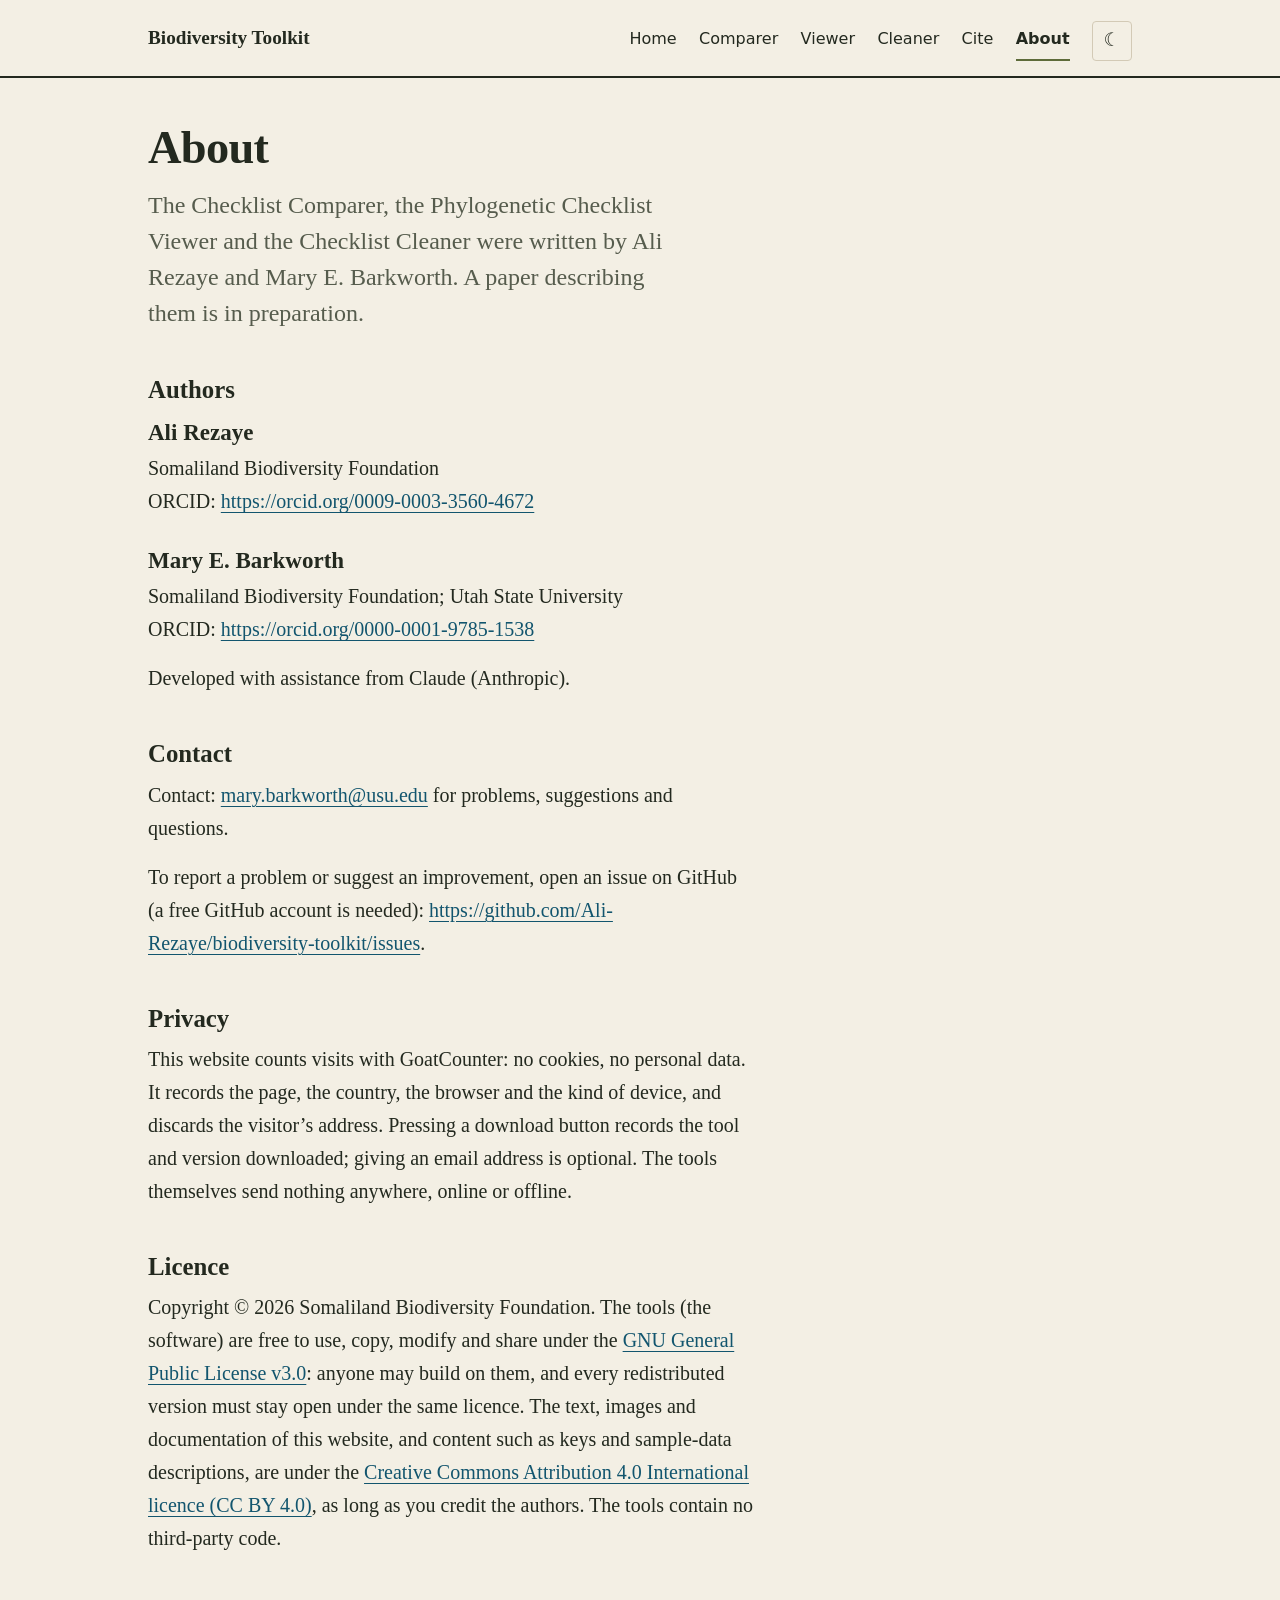
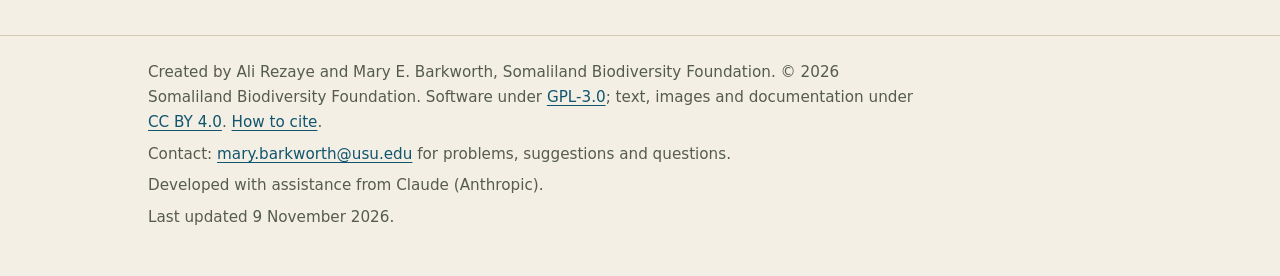
==== about.html @ bd696dc7 "first version of the website" ====
<!doctype html>
<html lang="en">
<head>
<meta charset="utf-8">
<meta name="viewport" content="width=device-width, initial-scale=1">
<meta name="color-scheme" content="light dark">
<title>About | Biodiversity Toolkit</title>
<meta name="description" content="The authors of the Checklist Comparer, the Phylogenetic Checklist Viewer and the Checklist Cleaner, with affiliations, ORCID iDs, contact and privacy.">
<link rel="stylesheet" href="style.css">
<script>
/* Day/night switch. Applies a stored choice before the page is drawn, then wires the button.
   Same script on every page. */
(function () {
  var KEY = 'biodiversity-toolkit-theme', root = document.documentElement;
  try {
    var saved = localStorage.getItem(KEY);
    if (saved === 'dark' || saved === 'light') root.setAttribute('data-theme', saved);
  } catch (e) {}
  var media = window.matchMedia ? window.matchMedia('(prefers-color-scheme: dark)') : null;
  function isDark() {
    var t = root.getAttribute('data-theme');
    return t ? t === 'dark' : !!(media && media.matches);
  }
  function label(btn) {
    var dark = isDark(), text = dark ? 'Switch to light mode' : 'Switch to dark mode';
    btn.textContent = dark ? '\u2600\uFE0E' : '\u263E';
    btn.setAttribute('aria-label', text);
    btn.title = text;
  }
  document.addEventListener('DOMContentLoaded', function () {
    var btn = document.querySelector('.theme-toggle');
    if (!btn) return;
    label(btn);
    btn.hidden = false;
    btn.addEventListener('click', function () {
      var next = isDark() ? 'light' : 'dark';
      root.setAttribute('data-theme', next);
      try { localStorage.setItem(KEY, next); } catch (e) {}
      label(btn);
    });
    if (media && media.addEventListener) media.addEventListener('change', function () { label(btn); });
  });
})();
</script>
<script>
/* Visit counting (GoatCounter), download log and update-notice sign-up. Same script on every page.
   Both addresses are set with scripts/update-site.mjs. While one is still a placeholder, that part
   stays off: nothing is loaded, nothing is sent and no dialog is shown. Nothing runs when the site
   is opened from a local folder. Downloads never wait for any of this. */
(function () {
  var COUNTER = 'https://GOATCOUNTER-CODE.goatcounter.com/count';
  var LOGGER = 'APPS-SCRIPT-URL';
  var web = location.protocol === 'https:' || location.protocol === 'http:';
  var counterOn = web && /^https:\/\/[a-z0-9-]+\.goatcounter\.com\/count$/.test(COUNTER);
  var loggerOn = web && /^https:\/\/script\.google\.com\/\S+\/exec$/.test(LOGGER);
  if (counterOn) {
    var gc = document.createElement('script');
    gc.async = true;
    gc.src = 'https://gc.zgo.at/count.js';
    gc.setAttribute('data-goatcounter', COUNTER);
    document.head.appendChild(gc);
  }
  if (!counterOn && !loggerOn) return;

  function get(k) { try { return localStorage.getItem(k); } catch (e) { return null; } }
  function put(k, v) { try { localStorage.setItem(k, v); } catch (e) {} }
  function send(data) {
    try { fetch(LOGGER, { method: 'POST', mode: 'no-cors', body: JSON.stringify(data) }).catch(function () {}); } catch (e) {}
  }
  function count(path, title) {
    try { if (window.goatcounter && window.goatcounter.count) window.goatcounter.count({ path: path, title: title, event: true }); } catch (e) {}
  }

  var asked = false;
  function askForNotices(tool, version) {
    if (asked || get('biodiversity-toolkit-notices')) return;
    var d = document.createElement('dialog');
    if (typeof d.showModal !== 'function') return;
    asked = true;
    d.className = 'notice';
    d.setAttribute('aria-labelledby', 'notice-title');
    d.setAttribute('aria-describedby', 'notice-text');
    d.innerHTML =
      '<form novalidate>' +
      '<h2 id="notice-title">Would you like update notices?</h2>' +
      '<p id="notice-text">Leave your email and we will write only about new versions, bug fixes and important changes \u2014 nothing else. Your address is kept in a private list held by the authors; write to mary.barkworth@usu.edu to be removed.</p>' +
      '<label for="notice-email">Email address</label>' +
      '<input id="notice-email" type="email" autocomplete="email">' +
      '<p class="notice-note" aria-live="polite"></p>' +
      '<div class="actions"><button type="submit" class="btn btn-open">Send</button>' +
      '<button type="button" class="btn btn-download notice-no">No thanks</button></div>' +
      '</form>';
    document.body.appendChild(d);
    var form = d.querySelector('form'), input = d.querySelector('input'), note = d.querySelector('.notice-note');
    d.addEventListener('close', function () { put('biodiversity-toolkit-notices', 'answered'); d.remove(); });
    d.querySelector('.notice-no').addEventListener('click', function () { d.close(); });
    form.addEventListener('submit', function (ev) {
      ev.preventDefault();
      var email = input.value.trim();
      if (!/^[^\s@]+@[^\s@]+\.[^\s@]{2,}$/.test(email)) {
        note.textContent = 'Please check the address: it should look like name@example.org.';
        input.focus();
        return;
      }
      send({ email: email, tool: tool, version: version, page: location.pathname });
      form.innerHTML = '<p class="notice-thanks" role="status">Thank you</p>';
      setTimeout(function () { if (d.open) d.close(); }, 2000);
    });
    d.showModal();
  }

  document.addEventListener('DOMContentLoaded', function () {
    var links = document.querySelectorAll('a[data-tool]');
    for (var i = 0; i < links.length; i++) {
      links[i].addEventListener('click', function () {
        var tool = this.getAttribute('data-tool'), version = this.getAttribute('data-version');
        var download = this.hasAttribute('download');
        if (counterOn) count((download ? 'download-' : 'open-') + tool, (download ? 'Download ' : 'Open ') + tool + ' ' + version);
        if (!download || !loggerOn) return;
        send({ tool: tool, version: version, action: 'download', page: location.pathname });
        askForNotices(tool, version);
      });
    }
  });
})();
</script>
</head>
<body>
<a class="skip" href="#main">Skip to content</a>
<header class="site-header">
  <div class="wrap site-bar">
    <a class="site-name" href="index.html">Biodiversity Toolkit</a>
    <nav class="site-nav" aria-label="Site">
      <ul>
        <li><a href="index.html">Home</a></li>
        <li><a href="comparer.html">Comparer</a></li>
        <li><a href="viewer.html">Viewer</a></li>
        <li><a href="cleaner.html">Cleaner</a></li>
        <li><a href="cite.html">Cite</a></li>
        <li><a href="about.html" aria-current="page">About</a></li>
        <li class="theme-item"><button type="button" class="theme-toggle" aria-label="Switch to dark mode" title="Switch to dark mode" hidden>☾</button></li>
      </ul>
    </nav>
  </div>
</header>

<main id="main" class="wrap">
<div class="prose">
<h1>About</h1>
<p class="lede">The Checklist Comparer, the Phylogenetic Checklist Viewer and the Checklist Cleaner were written by Ali Rezaye and Mary E. Barkworth. A paper describing them is in preparation.</p>

<h2>Authors</h2>
<ul class="people">
  <li>
    <strong>Ali Rezaye</strong><br>
    Somaliland Biodiversity Foundation<br>
    ORCID: <a href="https://orcid.org/0009-0003-3560-4672">https://orcid.org/0009-0003-3560-4672</a>
  </li>
  <li>
    <strong>Mary E. Barkworth</strong><br>
    Somaliland Biodiversity Foundation; Utah State University<br>
    ORCID: <a href="https://orcid.org/0000-0001-9785-1538">https://orcid.org/0000-0001-9785-1538</a>
  </li>
</ul>
<p>Developed with assistance from Claude (Anthropic).</p>

<h2>Contact</h2>
<p>Contact: <a href="mailto:mary.barkworth@usu.edu">mary.barkworth@usu.edu</a> for problems, suggestions and questions.</p>
<p>To report a problem or suggest an improvement, open an issue on GitHub (a free GitHub account is needed): <a href="https://github.com/Ali-Rezaye/biodiversity-toolkit/issues">https://github.com/Ali-Rezaye/biodiversity-toolkit/issues</a>.</p>

<h2>Privacy</h2>
<p>This website counts visits with GoatCounter: no cookies, no personal data. It records the page, the country, the browser and the kind of device, and discards the visitor’s address. Pressing a download button records the tool and version downloaded; giving an email address is optional. The tools themselves send nothing anywhere, online or offline.</p>

<h2>Licence</h2>
<p>Copyright © 2026 Somaliland Biodiversity Foundation. The tools (the software) are free to use, copy, modify and share under the <a href="https://www.gnu.org/licenses/gpl-3.0.html">GNU General Public License v3.0</a>: anyone may build on them, and every redistributed version must stay open under the same licence. The text, images and documentation of this website, and content such as keys and sample-data descriptions, are under the <a href="https://creativecommons.org/licenses/by/4.0/">Creative Commons Attribution 4.0 International licence (CC BY 4.0)</a>, as long as you credit the authors. The tools contain no third-party code.</p>
</div>
</main>

<footer class="site-footer">
  <div class="wrap">
    <p>Created by Ali Rezaye and Mary E. Barkworth, Somaliland Biodiversity Foundation. © 2026 Somaliland Biodiversity Foundation. Software under <a href="https://www.gnu.org/licenses/gpl-3.0.html">GPL-3.0</a>; text, images and documentation under <a href="https://creativecommons.org/licenses/by/4.0/">CC BY 4.0</a>. <a href="cite.html">How to cite</a>.</p>
    <p>Contact: <a href="mailto:mary.barkworth@usu.edu">mary.barkworth@usu.edu</a> for problems, suggestions and questions.</p>
    <p>Developed with assistance from Claude (Anthropic).</p>
    <p>Last updated <time datetime="2026-11-09">9 November 2026</time>.</p>
  </div>
</footer>
</body>
</html>
---- style.css ----
/* Offline Tools for Biodiversity Checklists: site styles.
   Colours and typefaces follow the two tools, so the site and the tools look like one family.
   Light and dark schemes follow the reader's system setting, unless the reader picks one
   with the day/night switch. No web fonts: the site must
   work from a local folder with no internet. */

:root {
  color-scheme: light dark;
  --paper: #f3efe4;
  --label: #fbf9f3;
  --ink: #23291f;
  --ink-soft: #565c4d;
  --rule: #d3cab6;
  --olive: #5e6b3a;
  --ui: #12556e;
  --ui-hover: #0d4255;
  --ui-tint: #e0e8e6;
  --on-ui: #ffffff;
  --code-bg: #ebe5d6;
  --warn: #9b2c1f;

  --serif: "Iowan Old Style", "Palatino Linotype", Palatino, "Book Antiqua", Georgia, serif;
  --sans: system-ui, -apple-system, "Segoe UI", Roboto, "Helvetica Neue", Arial, sans-serif;
  --mono: ui-monospace, "SFMono-Regular", Menlo, Consolas, "Liberation Mono", monospace;

  --measure: 38rem;
  --wide: 64rem;
}

/* Dark values. They apply on screen when the reader's system is dark and no choice is
   stored, or when the reader chooses dark with the day/night switch. CSS cannot join a media
   query and a selector in one rule, so the values appear twice: keep the two blocks identical.
   Print always uses the light values above. */
@media screen and (prefers-color-scheme: dark) {
  html:not([data-theme]) {
    color-scheme: dark;
    --paper: #181b15;
    --label: #20241c;
    --ink: #ebe7db;
    --ink-soft: #b0b4a4;
    --rule: #41463a;
    --olive: #b6c387;
    --ui: #7fc1dc;
    --ui-hover: #a8d6e9;
    --ui-tint: #1f3038;
    --on-ui: #0e1a1f;
    --code-bg: #262a21;
    --warn: #f0a596;
  }
}
@media screen {
  html[data-theme="dark"] {
    color-scheme: dark;
    --paper: #181b15;
    --label: #20241c;
    --ink: #ebe7db;
    --ink-soft: #b0b4a4;
    --rule: #41463a;
    --olive: #b6c387;
    --ui: #7fc1dc;
    --ui-hover: #a8d6e9;
    --ui-tint: #1f3038;
    --on-ui: #0e1a1f;
    --code-bg: #262a21;
    --warn: #f0a596;
  }
}
html[data-theme="light"] { color-scheme: light; }

*, *::before, *::after { box-sizing: border-box; }

html { -webkit-text-size-adjust: 100%; text-size-adjust: 100%; }

body {
  margin: 0;
  background: var(--paper);
  color: var(--ink);
  font-family: var(--serif);
  font-size: clamp(1.125rem, 1.06rem + 0.3vw, 1.25rem);
  line-height: 1.65;
  overflow-wrap: break-word;
}

.wrap { max-width: var(--wide); margin: 0 auto; padding: 0 1.25rem; }
.prose { max-width: var(--measure); }

/* Links and focus */
a { color: var(--ui); text-decoration-thickness: 1px; text-underline-offset: 0.18em; }
a:hover { color: var(--ui-hover); text-decoration-thickness: 2px; }
:focus-visible { outline: 3px solid var(--ui); outline-offset: 3px; border-radius: 2px; }

.skip {
  position: absolute; left: -9999px; top: 0;
  background: var(--ui); color: var(--on-ui);
  font-family: var(--sans); padding: 0.6rem 1rem; z-index: 10;
}
.skip:focus { left: 1rem; top: 1rem; }

/* Header */
.site-header { border-bottom: 2px solid var(--ink); }
.site-bar {
  display: flex; flex-wrap: wrap; align-items: baseline; justify-content: space-between;
  gap: 0.4rem 2rem; padding-top: 1.25rem; padding-bottom: 0.9rem;
}
.site-name { font-weight: 600; font-size: 1.2rem; color: var(--ink); text-decoration: none; }
.site-name:hover { color: var(--ink); text-decoration: underline; }
.site-nav ul {
  list-style: none; margin: 0; padding: 0;
  display: flex; flex-wrap: wrap; gap: 0.1rem 1.4rem;
  font-family: var(--sans); font-size: 1rem;
}
.site-nav li + li { margin-top: 0; }
.site-nav ul { align-items: center; }
.site-nav .theme-item { margin-left: auto; }
.theme-toggle {
  font-family: var(--sans); font-size: 1.15rem; line-height: 1;
  min-width: 2.5rem; min-height: 2.5rem; padding: 0 0.5rem;
  background: transparent; color: var(--ink);
  border: 1px solid var(--rule); border-radius: 4px; cursor: pointer;
}
.theme-toggle:hover { border-color: var(--ink-soft); }
.theme-toggle[hidden] { display: none; }
/* On narrow screens the switch sits at the top right, beside the site name, so the nav keeps one line. */
@media (max-width: 40rem) {
  .site-bar { position: relative; }
  .site-name { padding-right: 3.25rem; }
  .site-nav .theme-item { position: absolute; top: 0.9rem; right: 1.25rem; margin: 0; }
}
/* Phones: the six links sit in two even rows of three. */
@media (max-width: 30rem) { .site-nav ul { display: grid; grid-template-columns: repeat(3, auto); justify-content: start; gap: 0 1.25rem; } }
.site-nav a {
  display: inline-block; padding: 0.4rem 0;
  color: var(--ink); text-decoration: none; border-bottom: 2px solid transparent;
}
.site-nav a:hover { color: var(--ink); border-bottom-color: var(--rule); }
.site-nav a[aria-current="page"] { font-weight: 600; border-bottom-color: var(--olive); }

/* Text */
main.wrap { padding-top: 2.75rem; padding-bottom: 4rem; }
h1, h2, h3 { font-weight: 600; margin: 0; }
h1 { font-size: clamp(2rem, 1.45rem + 2.2vw, 2.9rem); line-height: 1.1; letter-spacing: -0.015em; }
h2 { font-size: 1.55rem; line-height: 1.2; margin: 2.75rem 0 0.6rem; }
h3 { font-size: 1.2rem; line-height: 1.25; margin: 1.75rem 0 0.35rem; }
p, ul, ol, dl, pre { margin: 0 0 1rem; }
ul, ol { padding-left: 1.4rem; }
li + li { margin-top: 0.45rem; }
li::marker { color: var(--olive); }
.lede { font-size: 1.2em; line-height: 1.5; color: var(--ink-soft); max-width: 34rem; margin-top: 0.9rem; }
.meta { font-family: var(--sans); font-size: 1rem; color: var(--ink-soft); margin: 1rem 0 0; }
.small { font-family: var(--sans); font-size: 0.95rem; color: var(--ink-soft); }

code { font-family: var(--mono); font-size: 0.86em; background: var(--code-bg); padding: 0.08em 0.32em; border-radius: 3px; }
pre {
  font-family: var(--mono); font-size: 0.9rem; line-height: 1.55;
  background: var(--code-bg); padding: 1rem 1.15rem; border-radius: 4px; overflow-x: auto;
}
pre code { background: none; padding: 0; font-size: inherit; }

/* Buttons */
.actions { display: flex; flex-wrap: wrap; gap: 0.75rem; margin: 1.25rem 0 0; }
.btn {
  display: inline-flex; align-items: center; justify-content: center;
  min-height: 3rem; padding: 0.65rem 1.3rem;
  font-family: var(--sans); font-size: 1rem; font-weight: 600; line-height: 1.2;
  border: 2px solid var(--ui); border-radius: 4px; text-decoration: none;
}
.btn-open { background: var(--ui); color: var(--on-ui); }
.btn-open:hover { background: var(--ui-hover); border-color: var(--ui-hover); color: var(--on-ui); }
.btn-download { background: transparent; color: var(--ui); }
.btn-download:hover { background: var(--ui-tint); color: var(--ui); }

/* Home: each tool is set like a herbarium specimen label */
.labels {
  display: grid; gap: 1.5rem; margin-top: 2.25rem;
  grid-template-columns: repeat(auto-fit, minmax(min(100%, 27rem), 1fr));
}
.label {
  display: flex; flex-direction: column;
  background: var(--label); border: 3px double var(--ink-soft);
  padding: 1.5rem 1.5rem 1.3rem;
}
.label h2 { margin: 0 0 0.6rem; font-size: 1.5rem; }
.label h2 a { color: var(--ink); text-decoration: none; }
.label h2 a:hover { text-decoration: underline; }
.fields { margin: 0.4rem 0 0; font-size: 0.95em; }
.fields div {
  display: grid; grid-template-columns: 5rem 1fr; gap: 0.75rem;
  padding: 0.35rem 0; border-bottom: 1px dotted var(--rule);
}
.fields div:first-child { border-top: 1px dotted var(--rule); }
.fields dt { font-family: var(--sans); font-size: 0.85rem; color: var(--ink-soft); padding-top: 0.2rem; }
.fields dd { margin: 0; }
.label .actions { margin-top: auto; padding-top: 1.25rem; }
.label .more { margin: 1rem 0 0; font-size: 0.95em; }
.after-labels { margin-top: 1.25rem; max-width: var(--measure); }

.reasons {
  display: grid; gap: 1.25rem 2rem; margin-top: 1rem;
  grid-template-columns: repeat(auto-fit, minmax(min(100%, 16rem), 1fr));
}
.reasons > div { border-top: 2px solid var(--olive); padding-top: 0.75rem; }
.reasons h3 { margin: 0 0 0.35rem; }
.reasons p { margin: 0; }

/* Tool pages */
.caveat { border-left: 4px solid var(--olive); background: var(--label); padding: 1rem 1.2rem 0.2rem; margin: 0 0 1rem; }
.steps li { padding-left: 0.2rem; }
.steps li + li { margin-top: 0.8rem; }
.formulas div { display: grid; grid-template-columns: 6.5rem 1fr; gap: 0.75rem; padding: 0.2rem 0; }
.formulas dt { font-weight: 600; }
.formulas dd { margin: 0; font-family: var(--mono); font-size: 0.9em; padding-top: 0.15em; }
.screenshot { margin: 2rem 0 0; }
.screenshot img { display: block; max-width: 100%; height: auto; border: 1px solid var(--rule); }
.screenshot figcaption { font-family: var(--sans); font-size: 0.95rem; color: var(--ink-soft); margin-top: 0.5rem; }

/* Cite page */
.citation {
  background: var(--label); border: 1px solid var(--rule); border-radius: 4px;
  padding: 1rem 1.2rem; margin: 0 0 0.5rem;
  padding-left: 2.7rem; text-indent: -1.5rem;
}
.doi { font-family: var(--sans); font-size: 1rem; color: var(--ink-soft); }

/* About page */
.people { list-style: none; padding: 0; }
.people li + li { margin-top: 1.5rem; }
.people strong { font-size: 1.15em; }

/* Update-notice dialog (shown once per browser, only when the download log is switched on) */
.notice {
  width: min(30rem, calc(100vw - 2rem)); padding: 1.5rem;
  background: var(--label); color: var(--ink); border: 3px double var(--ink-soft);
}
.notice::backdrop { background: rgb(0 0 0 / 0.45); }
.notice h2 { margin: 0 0 0.6rem; font-size: 1.35rem; }
.notice label { display: block; font-family: var(--sans); font-size: 0.95rem; margin-bottom: 0.3rem; }
.notice input {
  width: 100%; font-family: var(--sans); font-size: 1rem; padding: 0.6rem 0.7rem;
  background: var(--paper); color: var(--ink); border: 1px solid var(--ink-soft); border-radius: 4px;
}
.notice-note { font-family: var(--sans); font-size: 0.95rem; color: var(--warn); min-height: 1.4em; margin: 0.4rem 0 0; }
.notice .actions { margin-top: 0.75rem; }
.notice-thanks { font-size: 1.3rem; margin: 0; }

/* Footer */
.site-footer {
  border-top: 1px solid var(--rule);
  font-family: var(--sans); font-size: 0.95rem; color: var(--ink-soft);
  padding: 1.5rem 0 2.5rem;
}
.site-footer p { margin: 0 0 0.4rem; max-width: 48rem; }

@media print {
  .site-nav, .actions, .skip, .theme-toggle { display: none; }
  body { background: #fff; color: #000; }
}
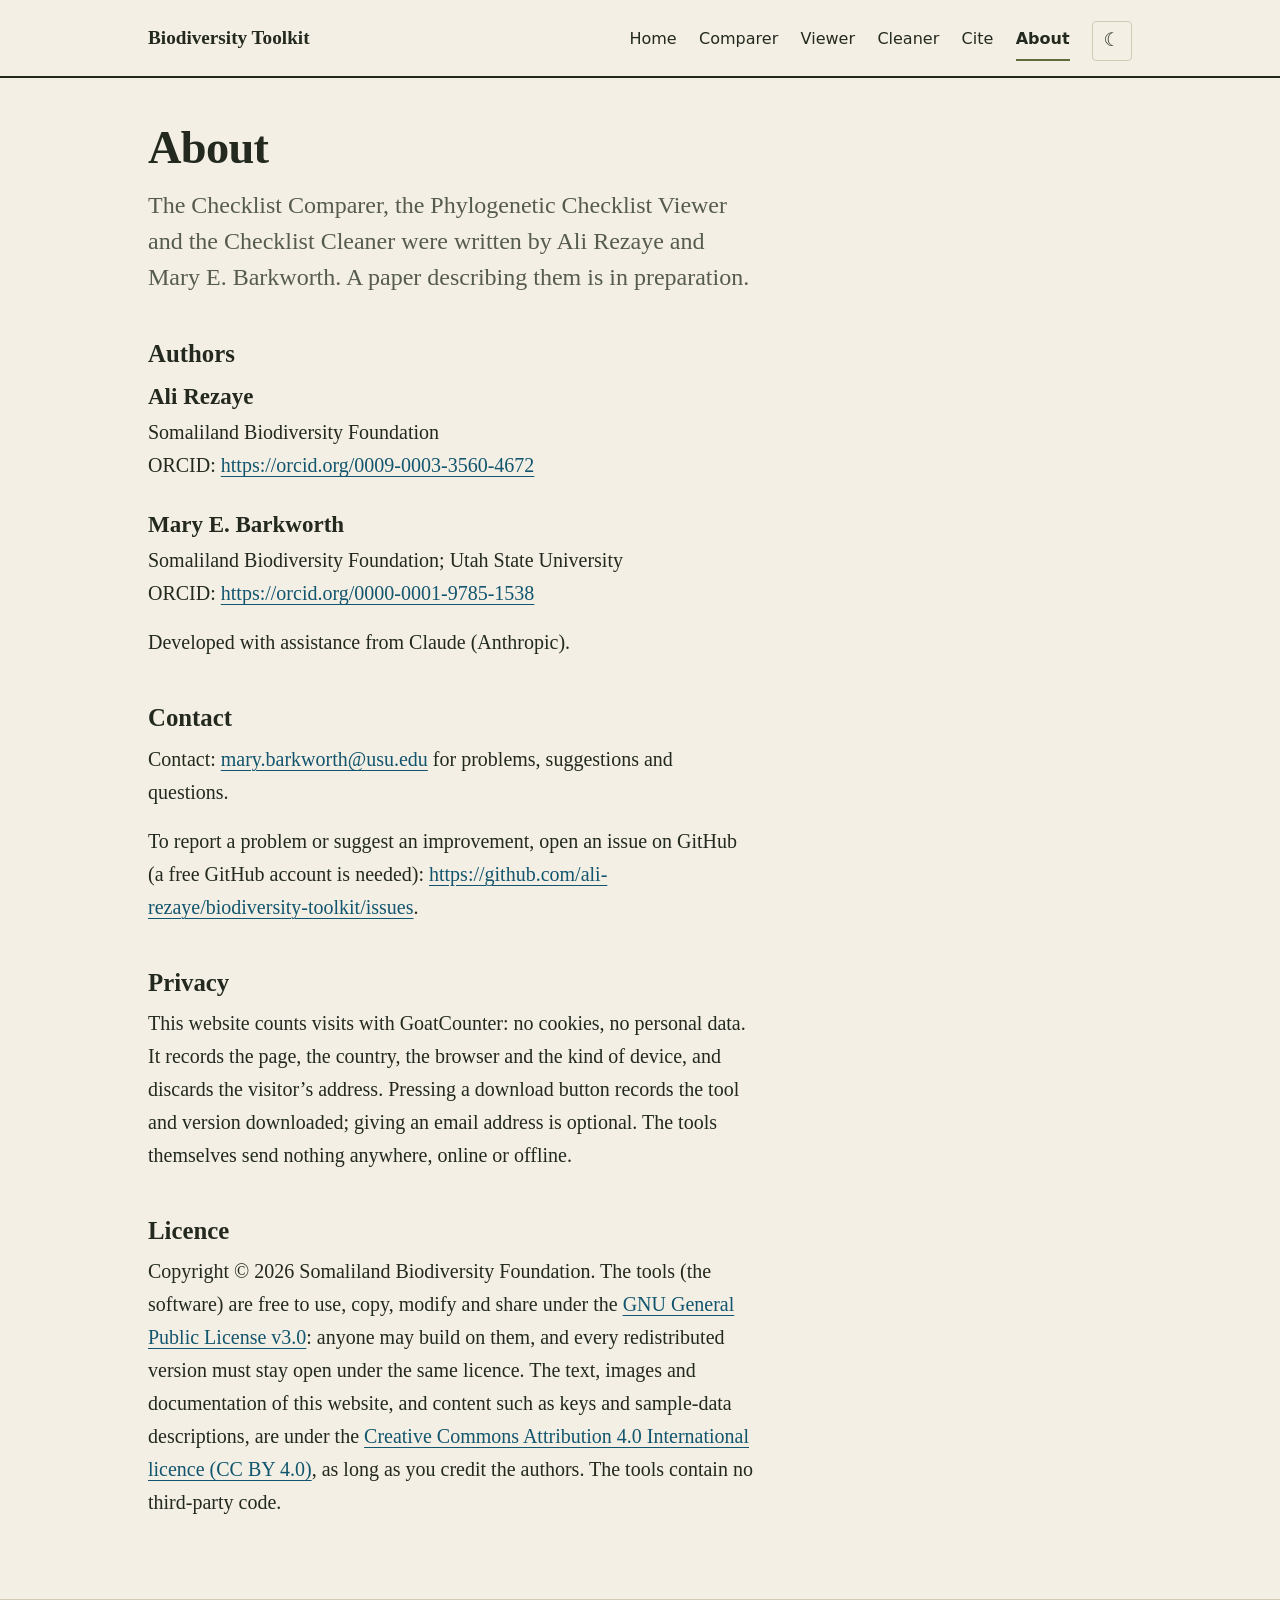
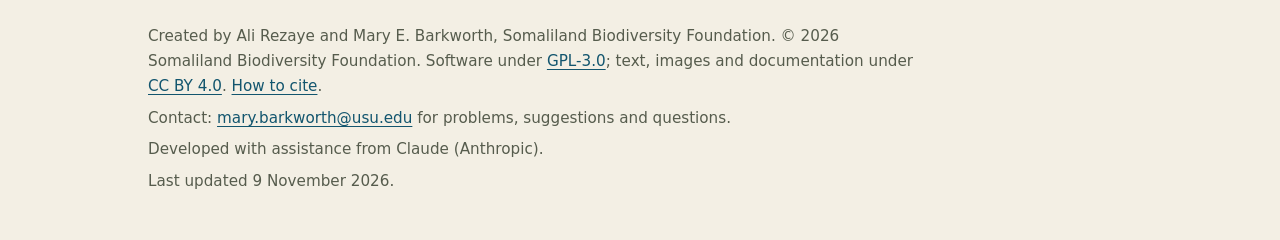
==== commit c3e9b165: "editing text on the pages." ====
--- a/about.html
+++ b/about.html
@@ -6,7 +6,7 @@
 <meta name="color-scheme" content="light dark">
 <title>About | Biodiversity Toolkit</title>
 <meta name="description" content="The authors of the Checklist Comparer, the Phylogenetic Checklist Viewer and the Checklist Cleaner, with affiliations, ORCID iDs, contact and privacy.">
-<link rel="stylesheet" href="style.css">
+<link rel="stylesheet" href="style.css?v=20261110">
 <script>
 /* Day/night switch. Applies a stored choice before the page is drawn, then wires the button.
    Same script on every page. */
@@ -166,7 +166,7 @@
 
 <h2>Contact</h2>
 <p>Contact: <a href="mailto:mary.barkworth@usu.edu">mary.barkworth@usu.edu</a> for problems, suggestions and questions.</p>
-<p>To report a problem or suggest an improvement, open an issue on GitHub (a free GitHub account is needed): <a href="https://github.com/Ali-Rezaye/biodiversity-toolkit/issues">https://github.com/Ali-Rezaye/biodiversity-toolkit/issues</a>.</p>
+<p>To report a problem or suggest an improvement, open an issue on GitHub (a free GitHub account is needed): <a href="https://github.com/ali-rezaye/biodiversity-toolkit/issues">https://github.com/ali-rezaye/biodiversity-toolkit/issues</a>.</p>
 
 <h2>Privacy</h2>
 <p>This website counts visits with GoatCounter: no cookies, no personal data. It records the page, the country, the browser and the kind of device, and discards the visitor’s address. Pressing a download button records the tool and version downloaded; giving an email address is optional. The tools themselves send nothing anywhere, online or offline.</p>
--- a/style.css
+++ b/style.css
@@ -145,7 +145,9 @@
 ul, ol { padding-left: 1.4rem; }
 li + li { margin-top: 0.45rem; }
 li::marker { color: var(--olive); }
-.lede { font-size: 1.2em; line-height: 1.5; color: var(--ink-soft); max-width: 34rem; margin-top: 0.9rem; }
+.lede { font-size: 1.2em; line-height: 1.5; color: var(--ink-soft); max-width: var(--measure); margin-top: 0.9rem; }
+/* The home-page description spans the full content width so the tool cards start higher. */
+main > .lede { max-width: none; }
 .meta { font-family: var(--sans); font-size: 1rem; color: var(--ink-soft); margin: 1rem 0 0; }
 .small { font-family: var(--sans); font-size: 0.95rem; color: var(--ink-soft); }
 
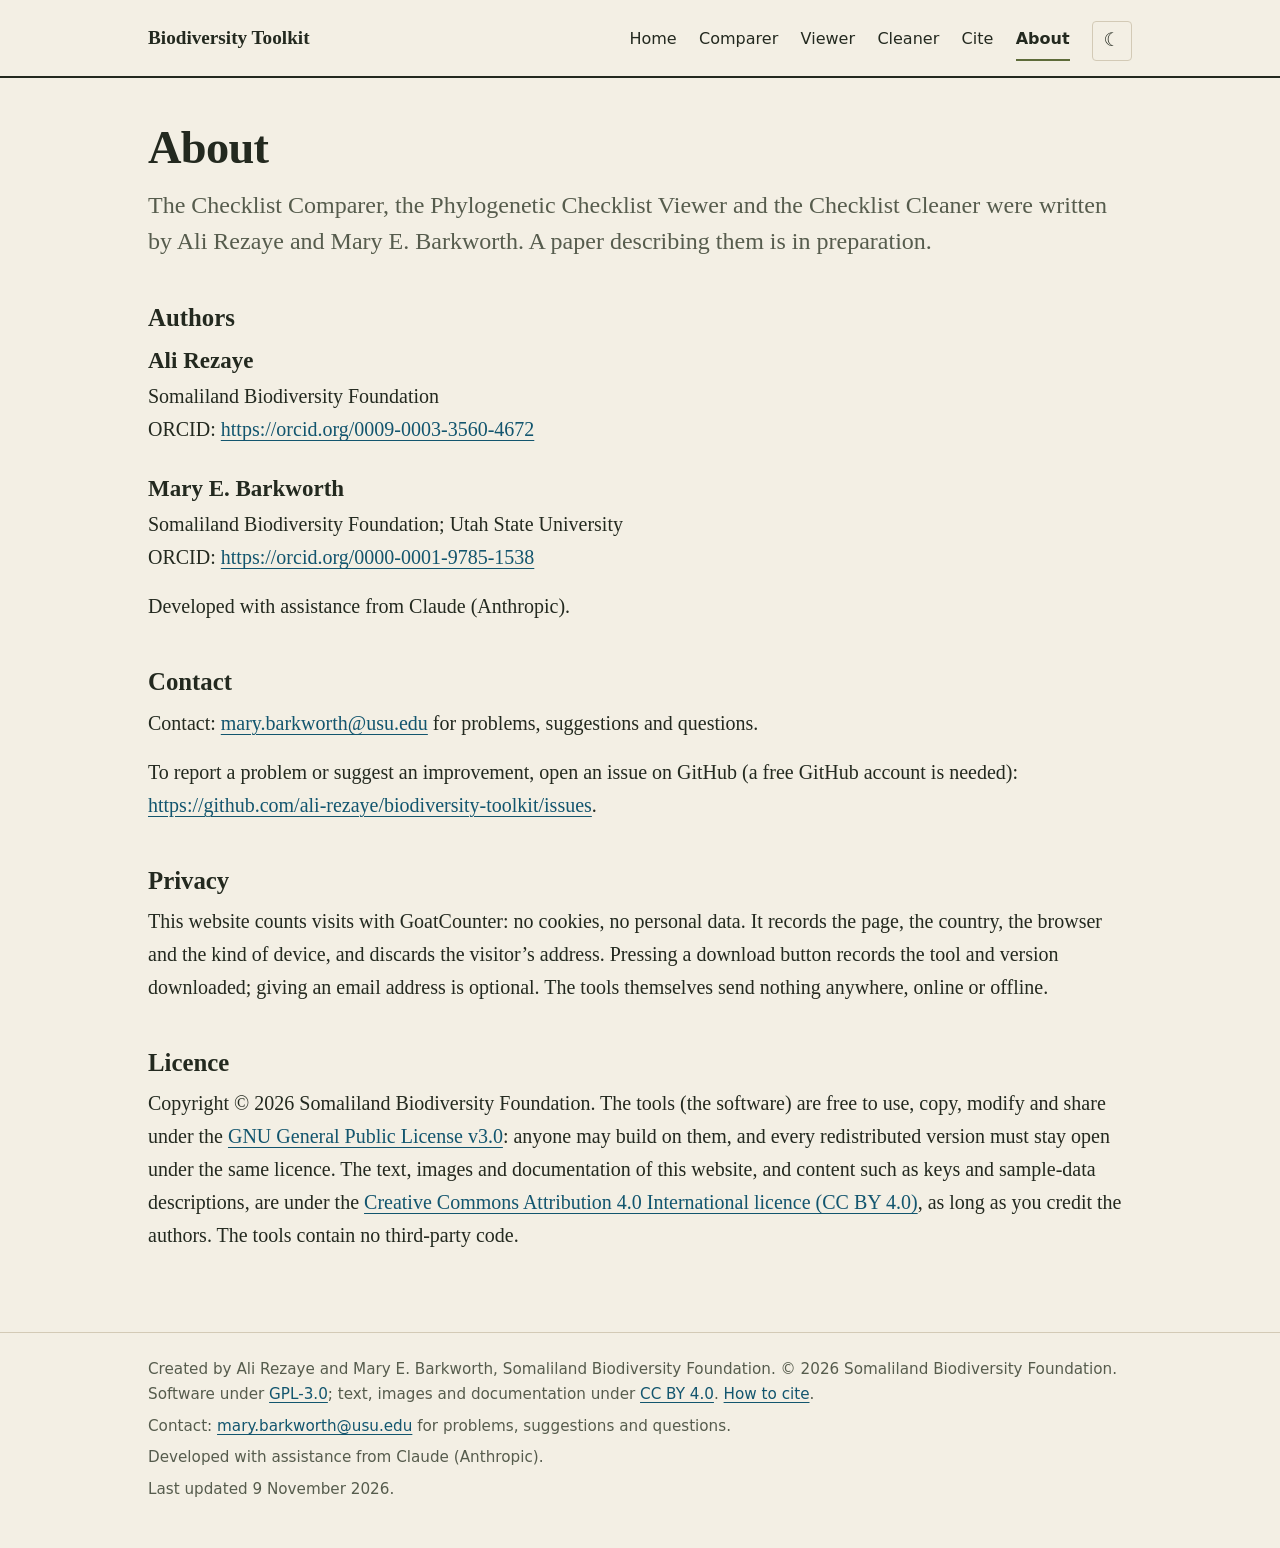
==== commit a7cd68fc: "layout fixed." ====
--- a/about.html
+++ b/about.html
@@ -6,7 +6,7 @@
 <meta name="color-scheme" content="light dark">
 <title>About | Biodiversity Toolkit</title>
 <meta name="description" content="The authors of the Checklist Comparer, the Phylogenetic Checklist Viewer and the Checklist Cleaner, with affiliations, ORCID iDs, contact and privacy.">
-<link rel="stylesheet" href="style.css?v=20261110">
+<link rel="stylesheet" href="style.css?v=20261110b">
 <script>
 /* Day/night switch. Applies a stored choice before the page is drawn, then wires the button.
    Same script on every page. */
--- a/style.css
+++ b/style.css
@@ -82,7 +82,7 @@
 }
 
 .wrap { max-width: var(--wide); margin: 0 auto; padding: 0 1.25rem; }
-.prose { max-width: var(--measure); }
+.prose { max-width: none; }
 
 /* Links and focus */
 a { color: var(--ui); text-decoration-thickness: 1px; text-underline-offset: 0.18em; }
@@ -145,9 +145,7 @@
 ul, ol { padding-left: 1.4rem; }
 li + li { margin-top: 0.45rem; }
 li::marker { color: var(--olive); }
-.lede { font-size: 1.2em; line-height: 1.5; color: var(--ink-soft); max-width: var(--measure); margin-top: 0.9rem; }
-/* The home-page description spans the full content width so the tool cards start higher. */
-main > .lede { max-width: none; }
+.lede { font-size: 1.2em; line-height: 1.5; color: var(--ink-soft); max-width: none; margin-top: 0.9rem; }
 .meta { font-family: var(--sans); font-size: 1rem; color: var(--ink-soft); margin: 1rem 0 0; }
 .small { font-family: var(--sans); font-size: 0.95rem; color: var(--ink-soft); }
 
@@ -194,7 +192,7 @@
 .fields dd { margin: 0; }
 .label .actions { margin-top: auto; padding-top: 1.25rem; }
 .label .more { margin: 1rem 0 0; font-size: 0.95em; }
-.after-labels { margin-top: 1.25rem; max-width: var(--measure); }
+.after-labels { margin-top: 1.25rem; max-width: none; }
 
 .reasons {
   display: grid; gap: 1.25rem 2rem; margin-top: 1rem;
@@ -250,7 +248,7 @@
   font-family: var(--sans); font-size: 0.95rem; color: var(--ink-soft);
   padding: 1.5rem 0 2.5rem;
 }
-.site-footer p { margin: 0 0 0.4rem; max-width: 48rem; }
+.site-footer p { margin: 0 0 0.4rem; max-width: none; }
 
 @media print {
   .site-nav, .actions, .skip, .theme-toggle { display: none; }
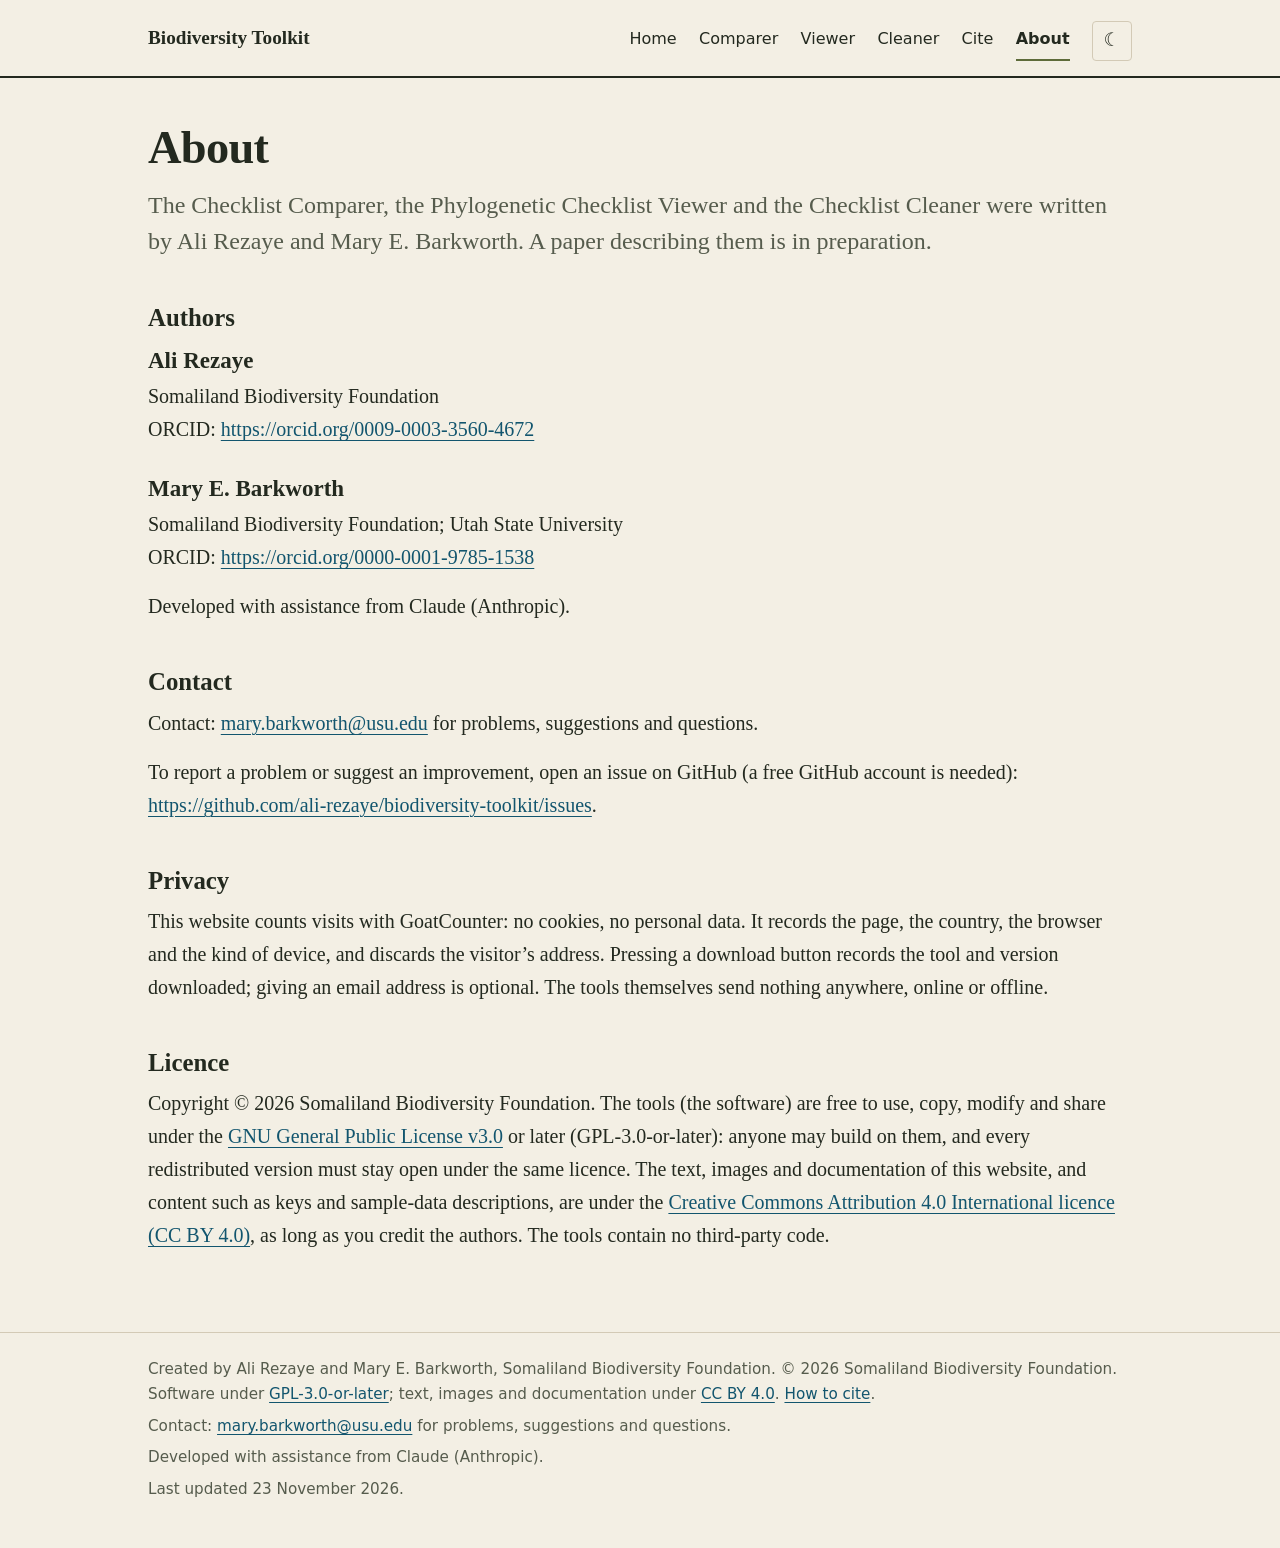
==== commit 29bd4e3c: "Viewer v50, Comparer v1.17, Cleaner v1.2" ====
--- a/about.html
+++ b/about.html
@@ -48,7 +48,7 @@
    stays off: nothing is loaded, nothing is sent and no dialog is shown. Nothing runs when the site
    is opened from a local folder. Downloads never wait for any of this. */
 (function () {
-  var COUNTER = 'https://GOATCOUNTER-CODE.goatcounter.com/count';
+  var COUNTER = 'https://biodiversity-toolkit.goatcounter.com/count';
   var LOGGER = 'APPS-SCRIPT-URL';
   var web = location.protocol === 'https:' || location.protocol === 'http:';
   var counterOn = web && /^https:\/\/[a-z0-9-]+\.goatcounter\.com\/count$/.test(COUNTER);
@@ -172,16 +172,16 @@
 <p>This website counts visits with GoatCounter: no cookies, no personal data. It records the page, the country, the browser and the kind of device, and discards the visitor’s address. Pressing a download button records the tool and version downloaded; giving an email address is optional. The tools themselves send nothing anywhere, online or offline.</p>
 
 <h2>Licence</h2>
-<p>Copyright © 2026 Somaliland Biodiversity Foundation. The tools (the software) are free to use, copy, modify and share under the <a href="https://www.gnu.org/licenses/gpl-3.0.html">GNU General Public License v3.0</a>: anyone may build on them, and every redistributed version must stay open under the same licence. The text, images and documentation of this website, and content such as keys and sample-data descriptions, are under the <a href="https://creativecommons.org/licenses/by/4.0/">Creative Commons Attribution 4.0 International licence (CC BY 4.0)</a>, as long as you credit the authors. The tools contain no third-party code.</p>
+<p>Copyright © 2026 Somaliland Biodiversity Foundation. The tools (the software) are free to use, copy, modify and share under the <a href="https://www.gnu.org/licenses/gpl-3.0.html">GNU General Public License v3.0</a> or later (GPL-3.0-or-later): anyone may build on them, and every redistributed version must stay open under the same licence. The text, images and documentation of this website, and content such as keys and sample-data descriptions, are under the <a href="https://creativecommons.org/licenses/by/4.0/">Creative Commons Attribution 4.0 International licence (CC BY 4.0)</a>, as long as you credit the authors. The tools contain no third-party code.</p>
 </div>
 </main>
 
 <footer class="site-footer">
   <div class="wrap">
-    <p>Created by Ali Rezaye and Mary E. Barkworth, Somaliland Biodiversity Foundation. © 2026 Somaliland Biodiversity Foundation. Software under <a href="https://www.gnu.org/licenses/gpl-3.0.html">GPL-3.0</a>; text, images and documentation under <a href="https://creativecommons.org/licenses/by/4.0/">CC BY 4.0</a>. <a href="cite.html">How to cite</a>.</p>
+    <p>Created by Ali Rezaye and Mary E. Barkworth, Somaliland Biodiversity Foundation. © 2026 Somaliland Biodiversity Foundation. Software under <a href="https://www.gnu.org/licenses/gpl-3.0.html">GPL-3.0-or-later</a>; text, images and documentation under <a href="https://creativecommons.org/licenses/by/4.0/">CC BY 4.0</a>. <a href="cite.html">How to cite</a>.</p>
     <p>Contact: <a href="mailto:mary.barkworth@usu.edu">mary.barkworth@usu.edu</a> for problems, suggestions and questions.</p>
     <p>Developed with assistance from Claude (Anthropic).</p>
-    <p>Last updated <time datetime="2026-11-09">9 November 2026</time>.</p>
+    <p>Last updated <time datetime="2026-11-23">23 November 2026</time>.</p>
   </div>
 </footer>
 </body>
